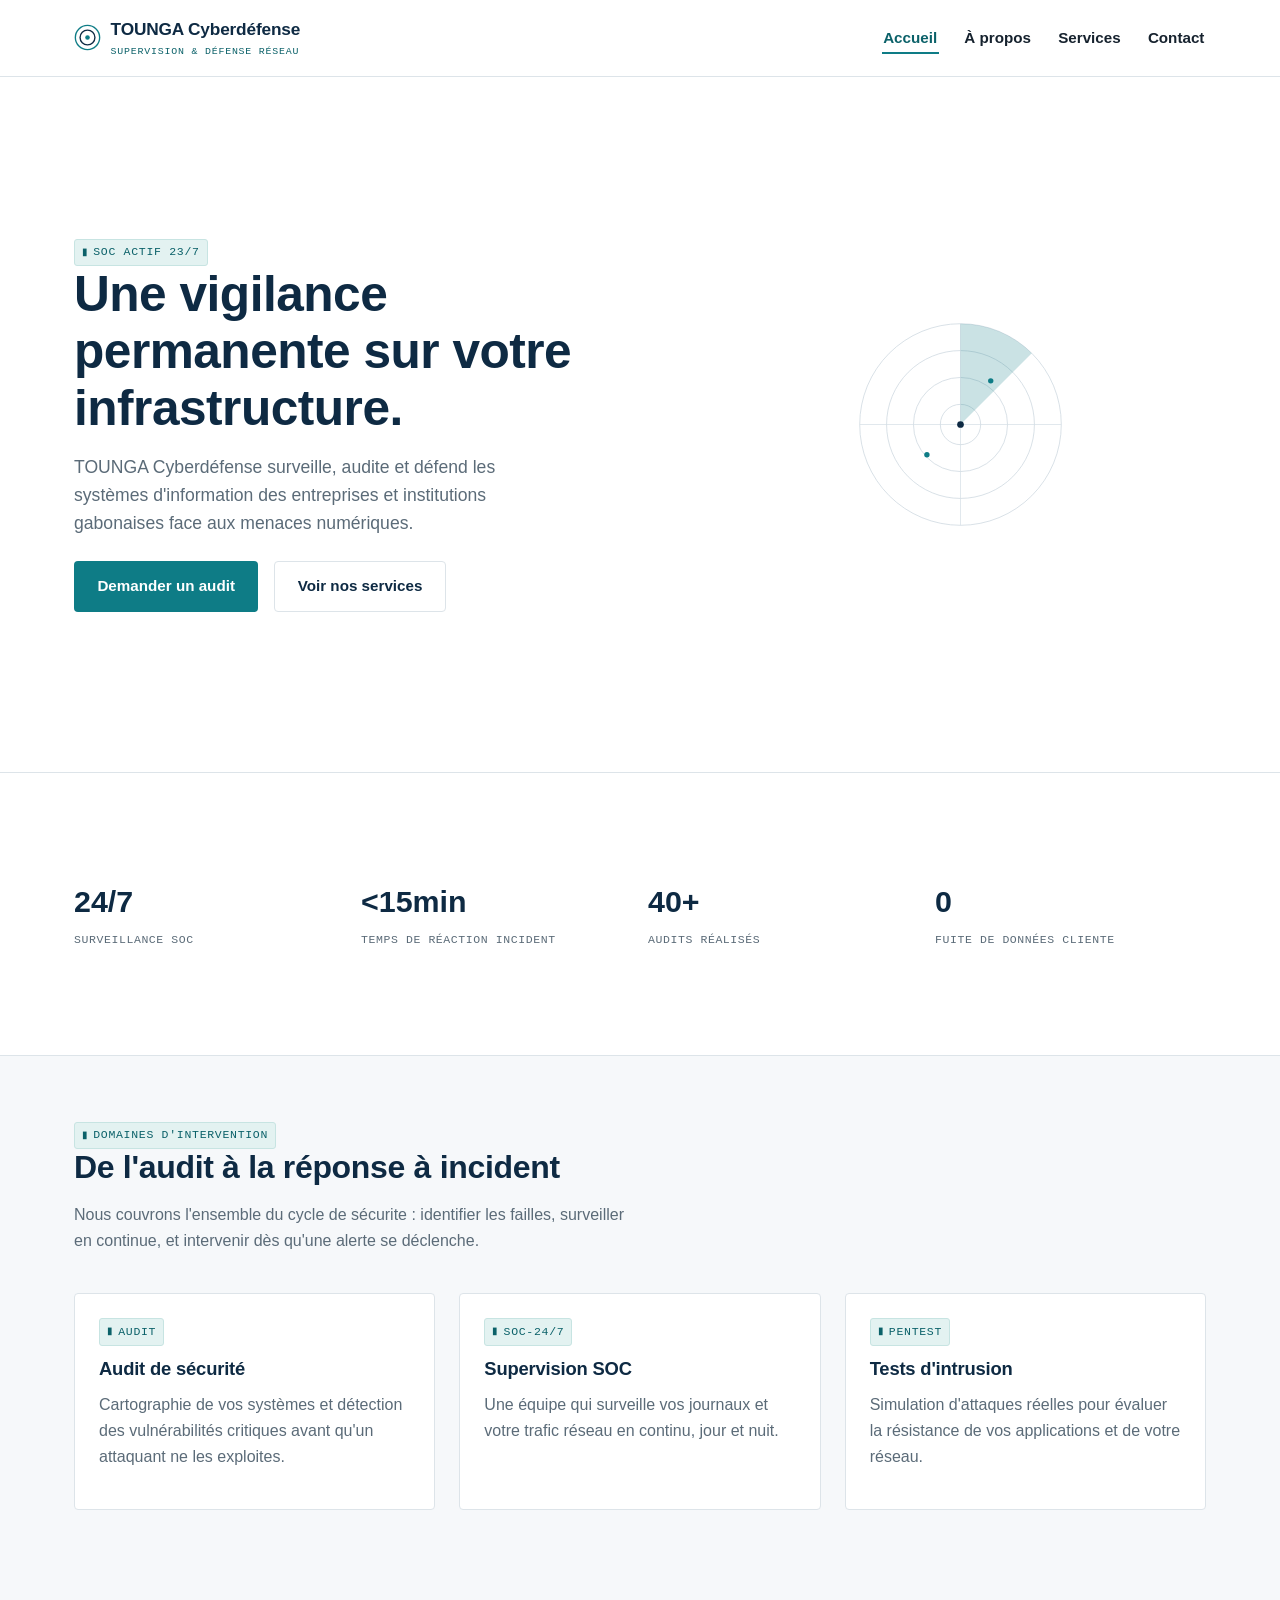
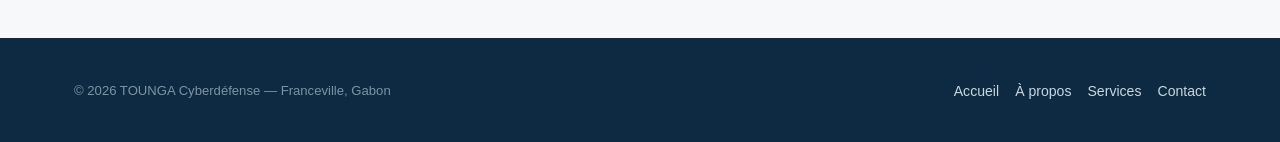
==== index.html @ 888f92ae "Add files via upload" ====
<!DOCTYPE html>
<html lang="fr">
<head>
<meta charset="UTF-8">
<meta name="viewport" content="width=device-width, initial-scale=1.0">
<title>TOUNGA Cyberdéfense — Sécurité informatique &amp; supervision SOC</title>
<meta name="description" content="Argus Cyberdéfense protège les infrastructures numériques des PME et institutions gabonaises : audit, pentest, supervision SOC 24/7.">
<link rel="stylesheet" href="style.css">
</head>
<body>

<header class="site-header">
  <div class="header-inner">
    <a class="brand" href="index.html">
      <svg class="brand-mark" viewBox="0 0 40 40" xmlns="http://www.w3.org/2000/svg" role="img" aria-label="Logo TOUNGA Cyberdéfense">
        <circle cx="20" cy="20" r="18" fill="none" stroke="#0E7C86" stroke-width="2"/>
        <circle cx="20" cy="20" r="11" fill="none" stroke="#0E2A43" stroke-width="2"/>
        <circle cx="20" cy="20" r="3.4" fill="#0E7C86"/>
      </svg>
      <span class="brand-name">TOUNGA Cyberdéfense<small>Supervision &amp; défense réseau</small></span>
    </a>
    <button class="nav-toggle" aria-label="Ouvrir le menu de navigation" aria-expanded="false" aria-controls="primary-navigation">☰</button>
    <nav class="main-nav" id="primary-navigation" aria-label="Navigation principale">
      <ul>
        <li><a href="index.html" aria-current="page">Accueil</a></li>
        <li><a href="about.html">À propos</a></li>
        <li><a href="services.html">Services</a></li>
        <li><a href="contact.html">Contact</a></li>
      </ul>
    </nav>
  </div>
</header>

<main>
  <section class="hero">
    <div class="wrap">
      <div class="hero-copy">
        <span class="tag">SOC actif 23/7</span>
        <h1>Une vigilance permanente sur votre infrastructure.</h1>
        <p class="lead">TOUNGA Cyberdéfense surveille, audite et défend les systèmes d'information des entreprises et institutions gabonaises face aux menaces numériques.</p>
        <div class="cta-row">
          <a class="btn btn-primary" href="contact.html">Demander un audit</a>
          <a class="btn btn-ghost" href="services.html">Voir nos services</a>
        </div>
      </div>
      <div class="radar-wrap">
        <svg class="radar" viewBox="0 0 320 320" xmlns="http://www.w3.org/2000/svg" role="img" aria-label="Radar de supervision réseau">
          <circle cx="160" cy="160" r="150" fill="none" stroke="#C7D3DC" stroke-width="1"/>
          <circle cx="160" cy="160" r="110" fill="none" stroke="#C7D3DC" stroke-width="1"/>
          <circle cx="160" cy="160" r="70" fill="none" stroke="#C7D3DC" stroke-width="1"/>
          <circle cx="160" cy="160" r="30" fill="none" stroke="#C7D3DC" stroke-width="1"/>
          <line x1="10" y1="160" x2="310" y2="160" stroke="#D3DDE4" stroke-width="1"/>
          <line x1="160" y1="10" x2="160" y2="310" stroke="#D3DDE4" stroke-width="1"/>
          <g class="radar-sweep">
            <path d="M160 160 L160 10 A150 150 0 0 1 266 54 Z" fill="#0E7C86" opacity="0.22"/>
          </g>
          <circle cx="205" cy="95" r="4" fill="#0E7C86"/>
          <circle cx="110" cy="205" r="4" fill="#0E7C86"/>
          <circle cx="160" cy="160" r="5" fill="#0E2A43"/>
        </svg>
      </div>
    </div>
  </section>

  <section class="stats-strip">
    <div class="wrap">
      <div class="stat"><b>24/7</b><span>Surveillance SOC</span></div>
      <div class="stat"><b>&lt;15min</b><span>Temps de réaction incident</span></div>
      <div class="stat"><b>40+</b><span>Audits réalisés</span></div>
      <div class="stat"><b>0</b><span>Fuite de données cliente</span></div>
    </div>
  </section>

  <section class="intro-services">
    <div class="wrap">
      <div class="section-head">
        <span class="tag">Domaines d'intervention</span>
        <h2>De l'audit à la réponse à incident</h2>
        <p>Nous couvrons l'ensemble du cycle de sécurite : identifier les failles, surveiller en continue, et intervenir dès qu'une alerte se déclenche.</p>
      </div>
      <div class="card-grid">
        <article class="card">
          <span class="tag">Audit</span>
          <h3>Audit de sécurité</h3>
          <p>Cartographie de vos systèmes et détection des vulnérabilités critiques avant qu'un attaquant ne les exploites.</p>
        </article>
        <article class="card">
          <span class="tag">Soc-24/7</span>
          <h3>Supervision SOC</h3>
          <p>Une équipe qui surveille vos journaux et votre trafic réseau en continu, jour et nuit.</p>
        </article>
        <article class="card">
          <span class="tag">Pentest</span>
          <h3>Tests d'intrusion</h3>
          <p>Simulation d'attaques réelles pour évaluer la résistance de vos applications et de votre réseau.</p>
        </article>
      </div>
    </div>
  </section>
</main>

<footer class="site-footer">
  <div class="footer-inner">
    <p>© 2026 TOUNGA Cyberdéfense — Franceville, Gabon</p>
    <nav aria-label="Navigation de pied de page">
      <ul>
        <li><a href="index.html">Accueil</a></li>
        <li><a href="about.html">À propos</a></li>
        <li><a href="services.html">Services</a></li>
        <li><a href="contact.html">Contact</a></li>
      </ul>
    </nav>
  </div>
</footer>

<script src="script.js"></script>
</body>
</html>
---- style.css ----
/* ============================================================
   TOUNGA CYBERDÉFENSE
   ============================================================ */

:root {
  /* Les Couleurs */
  --bg: #F6F8FA;
  --surface: #FFFFFF;
  --navy: #0E2A43;
  --navy-2: #16405F;
  --accent: #0E7C86;
  --accent-dark: #0B6169;
  --accent-tint: #E3F2F1;
  --text: #16222E;
  --text-muted: #5B6B78;
  --border: #DDE4E9;
  --danger: #B23A3A;
  --ok: #1E7A4C;

  /*La Typographie */
  --font-display: "Segoe UI Semibold", "Segoe UI", "Helvetica Neue", Arial, sans-serif;
  --font-body: "Segoe UI", "Helvetica Neue", Arial, sans-serif;
  --font-mono: "Cascadia Code", "SF Mono", "Consolas", "Roboto Mono", monospace;

  /*L'Échelle */
  --space-1: 0.5rem;
  --space-2: 1rem;
  --space-3: 1.5rem;
  --space-4: 2.5rem;
  --space-5: 4rem;
  --space-6: 6rem;

  --radius: 4px;
  --max-width: 1180px;
}

* { box-sizing: border-box; }

html { scroll-behavior: smooth; }

body {
  margin: 0;
  background: var(--bg);
  color: var(--text);
  font-family: var(--font-body);
  font-size: 16px;
  line-height: 1.6;
  -webkit-font-smoothing: antialiased;
}

img { max-width: 100%; display: block; }

a { color: var(--accent-dark); }
a:focus-visible,
button:focus-visible,
input:focus-visible,
textarea:focus-visible,
select:focus-visible {
  outline: 2px solid var(--accent);
  outline-offset: 2px;
}

.wrap {
  max-width: var(--max-width);
  margin: 0 auto;
  padding: 0 var(--space-3);
}

h1, h2, h3 {
  font-family: var(--font-display);
  color: var(--navy);
  line-height: 1.15;
  margin: 0 0 var(--space-2);
  letter-spacing: -0.01em;
}

h1 { font-size: clamp(2.1rem, 4vw, 3.1rem); }
h2 { font-size: clamp(1.5rem, 2.6vw, 2rem); }
h3 { font-size: 1.15rem; }

p { color: var(--text-muted); margin: 0 0 var(--space-2); }

/* Bon on va travailler le Tag de log  */
.tag {
  display: inline-flex;
  align-items: center;
  gap: 0.4em;
  font-family: var(--font-mono);
  font-size: 0.72rem;
  letter-spacing: 0.06em;
  text-transform: uppercase;
  color: var(--accent-dark);
  background: var(--accent-tint);
  border: 1px solid #C7E4E2;
  border-radius: 3px;
  padding: 0.3em 0.6em;
}
.tag::before { content: "▮"; font-size: 0.6rem; }

/* ------- Maintenant le HEADER / et la NAVIGATION ---------- */
header.site-header {
  background: var(--surface);
  border-bottom: 1px solid var(--border);
  position: sticky;
  top: 0;
  z-index: 20;
}

.header-inner {
  display: flex;
  align-items: center;
  justify-content: space-between;
  padding: var(--space-2) var(--space-3);
  max-width: var(--max-width);
  margin: 0 auto;
}

.brand {
  display: flex;
  align-items: center;
  gap: 0.6rem;
  text-decoration: none;
  color: var(--navy);
}
/* le logo Maintenant*/
.brand-mark { width: 27px; height: 27px; flex-shrink: 0; }
.brand-name {
  font-family: var(--font-display);
  font-weight: 700;
  font-size: 1.08rem;
  letter-spacing: -0.01em;
}
.brand-name small {
  display: block;
  font-family: var(--font-mono);
  font-weight: 400;
  font-size: 0.62rem;
  letter-spacing: 0.08em;
  color: var(--accent-dark);
  text-transform: uppercase;
}

nav.main-nav ul {
  list-style: none;
  display: flex;
  gap: var(--space-3);
  margin: 0;
  padding: 0;
}
nav.main-nav a {
  text-decoration: none;
  color: var(--text);
  font-size: 0.95rem;
  font-weight: 600;
  padding: 0.4rem 0.1rem;
  border-bottom: 2px solid transparent;
}
nav.main-nav a:hover { color: var(--accent-dark); }
nav.main-nav a[aria-current="page"] {
  color: var(--accent-dark);
  border-bottom-color: var(--accent);
}

.nav-toggle {
  display: none;
  background: none;
  border: 1px solid var(--border);
  border-radius: var(--radius);
  padding: 0.4rem 0.6rem;
  font-size: 1rem;
  cursor: pointer;
}

/* ---------- HERO ---------- */
.hero {
  background: var(--surface);
  color: var(--text);
  overflow: hidden;
  position: relative;
  border-bottom: 1px solid var(--border);
}
.hero .wrap {
  display: grid;
  grid-template-columns: 1.1fr 0.9fr;
  align-items: center;
  gap: var(--space-4);
  padding-top: var(--space-6);
  padding-bottom: var(--space-6);
}
.hero p.lead { color: var(--text-muted); font-size: 1.1rem; max-width: 46ch; }

.cta-row { display: flex; gap: var(--space-2); margin-top: var(--space-3); flex-wrap: wrap; }

.btn {
  display: inline-block;
  font-weight: 700;
  font-size: 0.95rem;
  text-decoration: none;
  padding: 0.75rem 1.4rem;
  border-radius: var(--radius);
  border: 1px solid transparent;
  cursor: pointer;
}
.btn-primary { background: var(--accent); color: #FFFFFF; }
.btn-primary:hover { background: var(--accent-dark); }
.btn-ghost { background: transparent; color: var(--navy); border-color: var(--border); }
.btn-ghost:hover { border-color: var(--navy); }

/* Le Radar et  l'élément signature SVG */
.radar-wrap { display: flex; justify-content: center; align-items: center; }
.radar { width: min(215px, 62%); height: auto; }
.radar-sweep { transform-origin: 160px 160px; animation: sweep 4s linear infinite; }
@keyframes sweep { from { transform: rotate(0deg); } to { transform: rotate(360deg); } }
@media (prefers-reduced-motion: reduce) {
  .radar-sweep { animation: none; }
}

/* ----------Là se sont pour les STATS STRIP ---------- */
.stats-strip {
  background: var(--surface);
  border-bottom: 1px solid var(--border);
}
.stats-strip .wrap {
  display: grid;
  grid-template-columns: repeat(4, 1fr);
  gap: var(--space-2);
  padding-top: var(--space-4);
  padding-bottom: var(--space-4);
}
.stat b {
  display: block;
  font-family: var(--font-display);
  font-size: 1.9rem;
  color: var(--navy);
}
.stat span {
  font-family: var(--font-mono);
  font-size: 0.72rem;
  letter-spacing: 0.05em;
  text-transform: uppercase;
  color: var(--text-muted);
}

/* ---------- SECTIONS GÉNÉRIQUES ---------- */
main { display: block; }
section { padding: var(--space-5) 0; }
.section-head { max-width: 62ch; margin-bottom: var(--space-4); }

/* ---------- pour la page des services ---------- */
.card-grid {
  display: grid;
  grid-template-columns: repeat(3, 1fr);
  gap: var(--space-3);
}
.card {
  background: var(--surface);
  border: 1px solid var(--border);
  border-radius: var(--radius);
  padding: var(--space-3);
  display: flex;
  flex-direction: column;
  gap: var(--space-1);
}
.card .tag { align-self: flex-start; margin-bottom: 0.3rem; }
.card h3 { margin-bottom: 0.3rem; }
.card-icon { width: 21px; height: 21px; color: var(--accent-dark); margin-bottom: 0.4rem; }

/* ---------- La page ÉQUIPE ---------- */
.team-list {
  list-style: none;
  margin: 0;
  padding: 0;
  display: grid;
  grid-template-columns: repeat(3, 1fr);
  gap: var(--space-3);
}
.team-card {
  background: var(--surface);
  border: 1px solid var(--border);
  border-radius: var(--radius);
  padding: var(--space-3);
  text-align: left;
}
/* avatars */
.avatar {
  width: 50px;
  height: 50px;
  border-radius: 50%;
  display: flex;
  align-items: center;
  justify-content: center;
  font-family: var(--font-display);
  font-weight: 700;
  color: #fff;
  margin-bottom: var(--space-2);
  font-size: 0.95rem;
}
.team-card h3 { margin-bottom: 0.1rem; }
.role {
  font-family: var(--font-mono);
  font-size: 0.72rem;
  letter-spacing: 0.05em;
  text-transform: uppercase;
  color: var(--accent-dark);
  display: block;
  margin-bottom: var(--space-1);
}

.values-aside {
  background: var(--accent-tint);
  border: 1px solid #C7E4E2;
  border-radius: var(--radius);
  padding: var(--space-3);
  margin-top: var(--space-4);
}
.values-aside ul { margin: 0; padding-left: 1.1rem; color: var(--text); }
.values-aside li { margin-bottom: 0.4rem; }

/* ---------- La page de CONTACT ---------- */
.contact-grid {
  display: grid;
  grid-template-columns: 1fr 1fr;
  gap: var(--space-4);
  align-items: start;
}
form.contact-form {
  background: var(--surface);
  border: 1px solid var(--border);
  border-radius: var(--radius);
  padding: var(--space-3);
  display: grid;
  gap: var(--space-2);
}
.field { display: grid; gap: 0.35rem; }
.field label {
  font-weight: 600;
  font-size: 0.9rem;
  color: var(--navy);
}
.field small { color: var(--text-muted); font-size: 0.8rem; }
input, textarea, select {
  font-family: var(--font-body);
  font-size: 0.95rem;
  padding: 0.65rem 0.75rem;
  border: 1px solid var(--border);
  border-radius: var(--radius);
  background: #FCFDFE;
  color: var(--text);
}
textarea { resize: vertical; min-height: 110px; }
input:invalid:not(:placeholder-shown), textarea:invalid:not(:placeholder-shown) {
  border-color: var(--danger);
}
.checkbox-row {
  display: flex;
  align-items: flex-start;
  gap: 0.6rem;
  font-size: 0.85rem;
  color: var(--text-muted);
}
.checkbox-row input { width: 1.05rem; height: 1.05rem; margin-top: 0.15rem; }

.info-card {
  border: 1px solid var(--border);
  background: var(--surface);
  border-radius: var(--radius);
  padding: var(--space-3);
}
.info-card dl { margin: 0; }
.info-card dt {
  font-family: var(--font-mono);
  font-size: 0.7rem;
  letter-spacing: 0.05em;
  text-transform: uppercase;
  color: var(--accent-dark);
  margin-top: var(--space-2);
}
.info-card dt:first-child { margin-top: 0; }
.info-card dd { margin: 0.15rem 0 0; color: var(--text); }

.form-status {
  font-size: 0.9rem;
  padding: 0.6rem 0.8rem;
  border-radius: var(--radius);
  display: none;
}
.form-status.visible { display: block; }
.form-status.ok { background: #E7F4EC; color: var(--ok); border: 1px solid #BFE3CC; }

/* ---------- On attaque le FOOTER ---------- */
footer.site-footer {
  background: var(--navy);
  color: #9FB1BE;
  margin-top: var(--space-5);
}
.footer-inner {
  max-width: var(--max-width);
  margin: 0 auto;
  padding: var(--space-4) var(--space-3);
  display: flex;
  justify-content: space-between;
  align-items: center;
  flex-wrap: wrap;
  gap: var(--space-2);
}
.footer-inner nav ul {
  list-style: none;
  display: flex;
  gap: var(--space-2);
  margin: 0;
  padding: 0;
}
.footer-inner nav a { color: #C9D6DE; text-decoration: none; font-size: 0.88rem; }
.footer-inner nav a:hover { color: #fff; }
.footer-inner p { margin: 0; font-size: 0.82rem; color: #7E93A2; }

/* ---------- Le RESPONSIVE ---------- */
@media (max-width: 860px) {
  .hero .wrap { grid-template-columns: 1fr; }
  .radar-wrap { order: -1; }
  .stats-strip .wrap { grid-template-columns: repeat(2, 1fr); }
  .card-grid { grid-template-columns: repeat(2, 1fr); }
  .team-list { grid-template-columns: repeat(2, 1fr); }
  .contact-grid { grid-template-columns: 1fr; }
}

@media (max-width: 620px) {
  nav.main-nav {
    position: absolute;
    top: 100%;
    left: 0;
    right: 0;
    background: var(--surface);
    border-bottom: 1px solid var(--border);
    display: none;
  }
  nav.main-nav.open { display: block; }
  nav.main-nav ul { flex-direction: column; gap: 0; padding: var(--space-2) var(--space-3); }
  nav.main-nav a { display: block; padding: 0.7rem 0; }
  .nav-toggle { display: inline-block; }
  .header-inner { position: relative; }
  .card-grid { grid-template-columns: 1fr; }
  .team-list { grid-template-columns: 1fr; }
  .stats-strip .wrap { grid-template-columns: repeat(2, 1fr); }
}
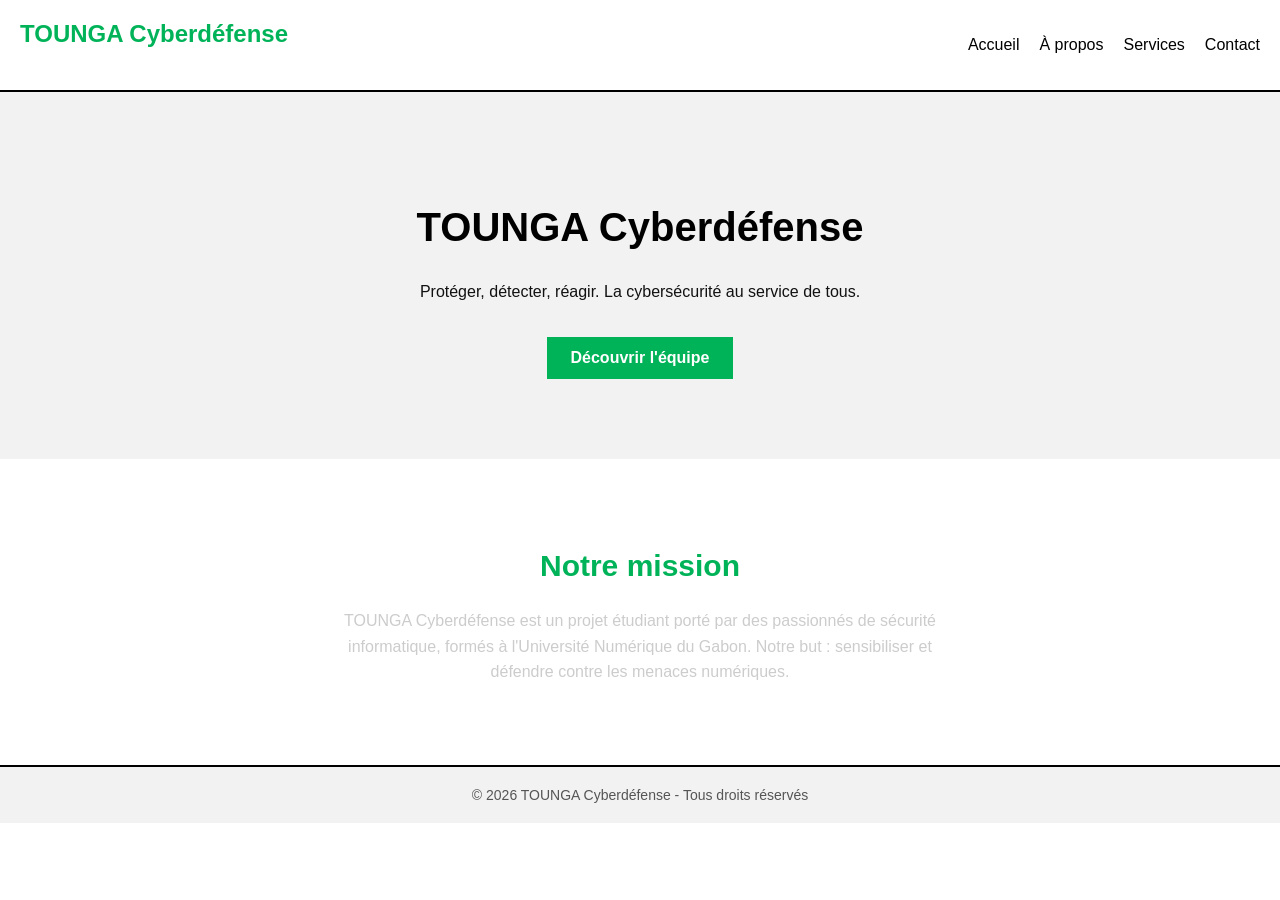
==== commit 5bca2df4: "Add files via upload" ====
--- a/index.html
+++ b/index.html
@@ -3,116 +3,49 @@
 <head>
 <meta charset="UTF-8">
 <meta name="viewport" content="width=device-width, initial-scale=1.0">
-<title>TOUNGA Cyberdéfense — Sécurité informatique &amp; supervision SOC</title>
-<meta name="description" content="Argus Cyberdéfense protège les infrastructures numériques des PME et institutions gabonaises : audit, pentest, supervision SOC 24/7.">
+<title>TOUNGA Cyberdéfense - Accueil</title>
 <link rel="stylesheet" href="style.css">
 </head>
 <body>
 
-<header class="site-header">
-  <div class="header-inner">
-    <a class="brand" href="index.html">
-      <svg class="brand-mark" viewBox="0 0 40 40" xmlns="http://www.w3.org/2000/svg" role="img" aria-label="Logo TOUNGA Cyberdéfense">
-        <circle cx="20" cy="20" r="18" fill="none" stroke="#0E7C86" stroke-width="2"/>
-        <circle cx="20" cy="20" r="11" fill="none" stroke="#0E2A43" stroke-width="2"/>
-        <circle cx="20" cy="20" r="3.4" fill="#0E7C86"/>
-      </svg>
-      <span class="brand-name">TOUNGA Cyberdéfense<small>Supervision &amp; défense réseau</small></span>
-    </a>
-    <button class="nav-toggle" aria-label="Ouvrir le menu de navigation" aria-expanded="false" aria-controls="primary-navigation">☰</button>
-    <nav class="main-nav" id="primary-navigation" aria-label="Navigation principale">
-      <ul>
-        <li><a href="index.html" aria-current="page">Accueil</a></li>
-        <li><a href="about.html">À propos</a></li>
-        <li><a href="services.html">Services</a></li>
-        <li><a href="contact.html">Contact</a></li>
-      </ul>
+<!-- header -->
+<header class="header">
+    <div class="logo">TOUNGA Cyberdéfense</div>
+    <nav>
+        <ul class="nav-menu">
+            <li><a href="index.html">Accueil</a></li>
+            <li><a href="about.html">À propos</a></li>
+            <li><a href="services.html">Services</a></li>
+            <li><a href="contact.html">Contact</a></li>
+        </ul>
     </nav>
-  </div>
 </header>
 
-<main>
-  <section class="hero">
-    <div class="wrap">
-      <div class="hero-copy">
-        <span class="tag">SOC actif 23/7</span>
-        <h1>Une vigilance permanente sur votre infrastructure.</h1>
-        <p class="lead">TOUNGA Cyberdéfense surveille, audite et défend les systèmes d'information des entreprises et institutions gabonaises face aux menaces numériques.</p>
-        <div class="cta-row">
-          <a class="btn btn-primary" href="contact.html">Demander un audit</a>
-          <a class="btn btn-ghost" href="services.html">Voir nos services</a>
-        </div>
-      </div>
-      <div class="radar-wrap">
-        <svg class="radar" viewBox="0 0 320 320" xmlns="http://www.w3.org/2000/svg" role="img" aria-label="Radar de supervision réseau">
-          <circle cx="160" cy="160" r="150" fill="none" stroke="#C7D3DC" stroke-width="1"/>
-          <circle cx="160" cy="160" r="110" fill="none" stroke="#C7D3DC" stroke-width="1"/>
-          <circle cx="160" cy="160" r="70" fill="none" stroke="#C7D3DC" stroke-width="1"/>
-          <circle cx="160" cy="160" r="30" fill="none" stroke="#C7D3DC" stroke-width="1"/>
-          <line x1="10" y1="160" x2="310" y2="160" stroke="#D3DDE4" stroke-width="1"/>
-          <line x1="160" y1="10" x2="160" y2="310" stroke="#D3DDE4" stroke-width="1"/>
-          <g class="radar-sweep">
-            <path d="M160 160 L160 10 A150 150 0 0 1 266 54 Z" fill="#0E7C86" opacity="0.22"/>
-          </g>
-          <circle cx="205" cy="95" r="4" fill="#0E7C86"/>
-          <circle cx="110" cy="205" r="4" fill="#0E7C86"/>
-          <circle cx="160" cy="160" r="5" fill="#0E2A43"/>
-        </svg>
-      </div>
-    </div>
-  </section>
 
-  <section class="stats-strip">
-    <div class="wrap">
-      <div class="stat"><b>24/7</b><span>Surveillance SOC</span></div>
-      <div class="stat"><b>&lt;15min</b><span>Temps de réaction incident</span></div>
-      <div class="stat"><b>40+</b><span>Audits réalisés</span></div>
-      <div class="stat"><b>0</b><span>Fuite de données cliente</span></div>
-    </div>
-  </section>
+<section class="hero">
+    <h1>TOUNGA Cyberdéfense</h1>
+    <p>Protéger, détecter, réagir. La cybersécurité au service de tous.</p>
+    <a href="about.html" class="btn">Découvrir l'équipe</a>
+</section>
 
-  <section class="intro-services">
-    <div class="wrap">
-      <div class="section-head">
-        <span class="tag">Domaines d'intervention</span>
-        <h2>De l'audit à la réponse à incident</h2>
-        <p>Nous couvrons l'ensemble du cycle de sécurite : identifier les failles, surveiller en continue, et intervenir dès qu'une alerte se déclenche.</p>
-      </div>
-      <div class="card-grid">
-        <article class="card">
-          <span class="tag">Audit</span>
-          <h3>Audit de sécurité</h3>
-          <p>Cartographie de vos systèmes et détection des vulnérabilités critiques avant qu'un attaquant ne les exploites.</p>
-        </article>
-        <article class="card">
-          <span class="tag">Soc-24/7</span>
-          <h3>Supervision SOC</h3>
-          <p>Une équipe qui surveille vos journaux et votre trafic réseau en continu, jour et nuit.</p>
-        </article>
-        <article class="card">
-          <span class="tag">Pentest</span>
-          <h3>Tests d'intrusion</h3>
-          <p>Simulation d'attaques réelles pour évaluer la résistance de vos applications et de votre réseau.</p>
-        </article>
-      </div>
-    </div>
-  </section>
-</main>
+<section style="padding:40px 20px; text-align:center;">
+    <h2 class="section-title">Notre mission</h2>
+    <p style="max-width:600px; margin:0 auto; color:#cccccc; line-height:1.6;">
+        TOUNGA Cyberdéfense est un projet étudiant porté par des passionnés de sécurité informatique,
+        formés à l'Université Numérique du Gabon. Notre but : sensibiliser et défendre
+        contre les menaces numériques.
+    </p>
+</section>
 
-<footer class="site-footer">
-  <div class="footer-inner">
-    <p>© 2026 TOUNGA Cyberdéfense — Franceville, Gabon</p>
-    <nav aria-label="Navigation de pied de page">
-      <ul>
-        <li><a href="index.html">Accueil</a></li>
-        <li><a href="about.html">À propos</a></li>
-        <li><a href="services.html">Services</a></li>
-        <li><a href="contact.html">Contact</a></li>
-      </ul>
-    </nav>
-  </div>
+<footer>
+    &copy; 2026 TOUNGA Cyberdéfense - Tous droits réservés
 </footer>
 
-<script src="script.js"></script>
+<script>
+    // test affichage console, a enlever plus tard
+    var test = "ok";
+    console.log("page chargee");
+</script>
+
 </body>
 </html>
--- a/style.css
+++ b/style.css
@@ -1,445 +1,221 @@
-/* ============================================================
-   TOUNGA CYBERDÉFENSE
-   ============================================================ */
-
-:root {
-  /* Les Couleurs */
-  --bg: #F6F8FA;
-  --surface: #FFFFFF;
-  --navy: #0E2A43;
-  --navy-2: #16405F;
-  --accent: #0E7C86;
-  --accent-dark: #0B6169;
-  --accent-tint: #E3F2F1;
-  --text: #16222E;
-  --text-muted: #5B6B78;
-  --border: #DDE4E9;
-  --danger: #B23A3A;
-  --ok: #1E7A4C;
-
-  /*La Typographie */
-  --font-display: "Segoe UI Semibold", "Segoe UI", "Helvetica Neue", Arial, sans-serif;
-  --font-body: "Segoe UI", "Helvetica Neue", Arial, sans-serif;
-  --font-mono: "Cascadia Code", "SF Mono", "Consolas", "Roboto Mono", monospace;
-
-  /*L'Échelle */
-  --space-1: 0.5rem;
-  --space-2: 1rem;
-  --space-3: 1.5rem;
-  --space-4: 2.5rem;
-  --space-5: 4rem;
-  --space-6: 6rem;
-
-  --radius: 4px;
-  --max-width: 1180px;
-}
-
-* { box-sizing: border-box; }
-
-html { scroll-behavior: smooth; }
-
 body {
-  margin: 0;
-  background: var(--bg);
-  color: var(--text);
-  font-family: var(--font-body);
-  font-size: 16px;
-  line-height: 1.6;
-  -webkit-font-smoothing: antialiased;
-}
-
-img { max-width: 100%; display: block; }
-
-a { color: var(--accent-dark); }
-a:focus-visible,
-button:focus-visible,
-input:focus-visible,
-textarea:focus-visible,
-select:focus-visible {
-  outline: 2px solid var(--accent);
-  outline-offset: 2px;
-}
-
-.wrap {
-  max-width: var(--max-width);
-  margin: 0 auto;
-  padding: 0 var(--space-3);
-}
-
-h1, h2, h3 {
-  font-family: var(--font-display);
-  color: var(--navy);
-  line-height: 1.15;
-  margin: 0 0 var(--space-2);
-  letter-spacing: -0.01em;
-}
-
-h1 { font-size: clamp(2.1rem, 4vw, 3.1rem); }
-h2 { font-size: clamp(1.5rem, 2.6vw, 2rem); }
-h3 { font-size: 1.15rem; }
-
-p { color: var(--text-muted); margin: 0 0 var(--space-2); }
-
-/* Bon on va travailler le Tag de log  */
-.tag {
-  display: inline-flex;
-  align-items: center;
-  gap: 0.4em;
-  font-family: var(--font-mono);
-  font-size: 0.72rem;
-  letter-spacing: 0.06em;
-  text-transform: uppercase;
-  color: var(--accent-dark);
-  background: var(--accent-tint);
-  border: 1px solid #C7E4E2;
-  border-radius: 3px;
-  padding: 0.3em 0.6em;
-}
-.tag::before { content: "▮"; font-size: 0.6rem; }
-
-/* ------- Maintenant le HEADER / et la NAVIGATION ---------- */
-header.site-header {
-  background: var(--surface);
-  border-bottom: 1px solid var(--border);
-  position: sticky;
-  top: 0;
-  z-index: 20;
-}
-
-.header-inner {
-  display: flex;
-  align-items: center;
-  justify-content: space-between;
-  padding: var(--space-2) var(--space-3);
-  max-width: var(--max-width);
-  margin: 0 auto;
-}
-
-.brand {
-  display: flex;
-  align-items: center;
-  gap: 0.6rem;
-  text-decoration: none;
-  color: var(--navy);
-}
-/* le logo Maintenant*/
-.brand-mark { width: 27px; height: 27px; flex-shrink: 0; }
-.brand-name {
-  font-family: var(--font-display);
-  font-weight: 700;
-  font-size: 1.08rem;
-  letter-spacing: -0.01em;
-}
-.brand-name small {
-  display: block;
-  font-family: var(--font-mono);
-  font-weight: 400;
-  font-size: 0.62rem;
-  letter-spacing: 0.08em;
-  color: var(--accent-dark);
-  text-transform: uppercase;
-}
-
-nav.main-nav ul {
-  list-style: none;
-  display: flex;
-  gap: var(--space-3);
-  margin: 0;
-  padding: 0;
-}
-nav.main-nav a {
-  text-decoration: none;
-  color: var(--text);
-  font-size: 0.95rem;
-  font-weight: 600;
-  padding: 0.4rem 0.1rem;
-  border-bottom: 2px solid transparent;
-}
-nav.main-nav a:hover { color: var(--accent-dark); }
-nav.main-nav a[aria-current="page"] {
-  color: var(--accent-dark);
-  border-bottom-color: var(--accent);
-}
-
-.nav-toggle {
-  display: none;
-  background: none;
-  border: 1px solid var(--border);
-  border-radius: var(--radius);
-  padding: 0.4rem 0.6rem;
-  font-size: 1rem;
-  cursor: pointer;
-}
-
-/* ---------- HERO ---------- */
+    background-color: #ffffff;
+    color: #111111;
+    font-family: Arial;
+    margin: 0;
+}
+
+.header {
+    background-color: #ffffff;
+    padding: 20px;
+    display: flex;
+    justify-content: space-between;
+    border-bottom: 2px solid black;
+}
+
+.logo {
+    color: #00b359;
+    font-size: 24px;
+    font-weight: bold;
+}
+
+.nav-menu {
+    list-style: none;
+    display: flex;
+    gap: 20px;
+}
+
+.nav-menu a {
+    color: black;
+    text-decoration: none;
+}
+
+.nav-menu a:hover {
+    color: #00b359;
+}
+
 .hero {
-  background: var(--surface);
-  color: var(--text);
-  overflow: hidden;
-  position: relative;
-  border-bottom: 1px solid var(--border);
-}
-.hero .wrap {
-  display: grid;
-  grid-template-columns: 1.1fr 0.9fr;
-  align-items: center;
-  gap: var(--space-4);
-  padding-top: var(--space-6);
-  padding-bottom: var(--space-6);
-}
-.hero p.lead { color: var(--text-muted); font-size: 1.1rem; max-width: 46ch; }
-
-.cta-row { display: flex; gap: var(--space-2); margin-top: var(--space-3); flex-wrap: wrap; }
+    text-align: center;
+    padding: 80px 20px;
+    background: #f2f2f2;
+}
+
+.hero h1 {
+    font-size: 40px;
+    color: black;
+}
 
 .btn {
-  display: inline-block;
-  font-weight: 700;
-  font-size: 0.95rem;
-  text-decoration: none;
-  padding: 0.75rem 1.4rem;
-  border-radius: var(--radius);
-  border: 1px solid transparent;
-  cursor: pointer;
-}
-.btn-primary { background: var(--accent); color: #FFFFFF; }
-.btn-primary:hover { background: var(--accent-dark); }
-.btn-ghost { background: transparent; color: var(--navy); border-color: var(--border); }
-.btn-ghost:hover { border-color: var(--navy); }
-
-/* Le Radar et  l'élément signature SVG */
-.radar-wrap { display: flex; justify-content: center; align-items: center; }
-.radar { width: min(215px, 62%); height: auto; }
-.radar-sweep { transform-origin: 160px 160px; animation: sweep 4s linear infinite; }
-@keyframes sweep { from { transform: rotate(0deg); } to { transform: rotate(360deg); } }
-@media (prefers-reduced-motion: reduce) {
-  .radar-sweep { animation: none; }
-}
-
-/* ----------Là se sont pour les STATS STRIP ---------- */
-.stats-strip {
-  background: var(--surface);
-  border-bottom: 1px solid var(--border);
-}
-.stats-strip .wrap {
-  display: grid;
-  grid-template-columns: repeat(4, 1fr);
-  gap: var(--space-2);
-  padding-top: var(--space-4);
-  padding-bottom: var(--space-4);
-}
-.stat b {
-  display: block;
-  font-family: var(--font-display);
-  font-size: 1.9rem;
-  color: var(--navy);
-}
-.stat span {
-  font-family: var(--font-mono);
-  font-size: 0.72rem;
-  letter-spacing: 0.05em;
-  text-transform: uppercase;
-  color: var(--text-muted);
-}
-
-/* ---------- SECTIONS GÉNÉRIQUES ---------- */
-main { display: block; }
-section { padding: var(--space-5) 0; }
-.section-head { max-width: 62ch; margin-bottom: var(--space-4); }
-
-/* ---------- pour la page des services ---------- */
-.card-grid {
-  display: grid;
-  grid-template-columns: repeat(3, 1fr);
-  gap: var(--space-3);
-}
-.card {
-  background: var(--surface);
-  border: 1px solid var(--border);
-  border-radius: var(--radius);
-  padding: var(--space-3);
-  display: flex;
-  flex-direction: column;
-  gap: var(--space-1);
-}
-.card .tag { align-self: flex-start; margin-bottom: 0.3rem; }
-.card h3 { margin-bottom: 0.3rem; }
-.card-icon { width: 21px; height: 21px; color: var(--accent-dark); margin-bottom: 0.4rem; }
-
-/* ---------- La page ÉQUIPE ---------- */
-.team-list {
-  list-style: none;
-  margin: 0;
-  padding: 0;
-  display: grid;
-  grid-template-columns: repeat(3, 1fr);
-  gap: var(--space-3);
-}
+    background-color: #00b359;
+    color: white;
+    padding: 12px 24px;
+    border: none;
+    text-decoration: none;
+    margin-top: 20px;
+    display: inline-block;
+    font-weight: bold;
+}
+
+.btn:hover {
+    background-color: green;
+}
+
+/* je garde ça au cas ou je remets l'ancien bouton */
+.old-btn {
+    background: red;
+    color: white;
+    padding: 10px;
+}
+
+.section-title {
+    text-align: center;
+    font-size: 30px;
+    color: #00b359;
+    margin-top: 50px;
+}
+
+.team-container {
+    display: flex;
+    justify-content: center;
+    gap: 30px;
+    flex-wrap: wrap;
+    padding: 40px;
+}
+
 .team-card {
-  background: var(--surface);
-  border: 1px solid var(--border);
-  border-radius: var(--radius);
-  padding: var(--space-3);
-  text-align: left;
-}
-/* avatars */
-.avatar {
-  width: 50px;
-  height: 50px;
-  border-radius: 50%;
-  display: flex;
-  align-items: center;
-  justify-content: center;
-  font-family: var(--font-display);
-  font-weight: 700;
-  color: #fff;
-  margin-bottom: var(--space-2);
-  font-size: 0.95rem;
-}
-.team-card h3 { margin-bottom: 0.1rem; }
-.role {
-  font-family: var(--font-mono);
-  font-size: 0.72rem;
-  letter-spacing: 0.05em;
-  text-transform: uppercase;
-  color: var(--accent-dark);
-  display: block;
-  margin-bottom: var(--space-1);
-}
-
-.values-aside {
-  background: var(--accent-tint);
-  border: 1px solid #C7E4E2;
-  border-radius: var(--radius);
-  padding: var(--space-3);
-  margin-top: var(--space-4);
-}
-.values-aside ul { margin: 0; padding-left: 1.1rem; color: var(--text); }
-.values-aside li { margin-bottom: 0.4rem; }
-
-/* ---------- La page de CONTACT ---------- */
-.contact-grid {
-  display: grid;
-  grid-template-columns: 1fr 1fr;
-  gap: var(--space-4);
-  align-items: start;
-}
-form.contact-form {
-  background: var(--surface);
-  border: 1px solid var(--border);
-  border-radius: var(--radius);
-  padding: var(--space-3);
-  display: grid;
-  gap: var(--space-2);
-}
-.field { display: grid; gap: 0.35rem; }
-.field label {
-  font-weight: 600;
-  font-size: 0.9rem;
-  color: var(--navy);
-}
-.field small { color: var(--text-muted); font-size: 0.8rem; }
-input, textarea, select {
-  font-family: var(--font-body);
-  font-size: 0.95rem;
-  padding: 0.65rem 0.75rem;
-  border: 1px solid var(--border);
-  border-radius: var(--radius);
-  background: #FCFDFE;
-  color: var(--text);
-}
-textarea { resize: vertical; min-height: 110px; }
-input:invalid:not(:placeholder-shown), textarea:invalid:not(:placeholder-shown) {
-  border-color: var(--danger);
-}
-.checkbox-row {
-  display: flex;
-  align-items: flex-start;
-  gap: 0.6rem;
-  font-size: 0.85rem;
-  color: var(--text-muted);
-}
-.checkbox-row input { width: 1.05rem; height: 1.05rem; margin-top: 0.15rem; }
-
-.info-card {
-  border: 1px solid var(--border);
-  background: var(--surface);
-  border-radius: var(--radius);
-  padding: var(--space-3);
-}
-.info-card dl { margin: 0; }
-.info-card dt {
-  font-family: var(--font-mono);
-  font-size: 0.7rem;
-  letter-spacing: 0.05em;
-  text-transform: uppercase;
-  color: var(--accent-dark);
-  margin-top: var(--space-2);
-}
-.info-card dt:first-child { margin-top: 0; }
-.info-card dd { margin: 0.15rem 0 0; color: var(--text); }
-
-.form-status {
-  font-size: 0.9rem;
-  padding: 0.6rem 0.8rem;
-  border-radius: var(--radius);
-  display: none;
-}
-.form-status.visible { display: block; }
-.form-status.ok { background: #E7F4EC; color: var(--ok); border: 1px solid #BFE3CC; }
-
-/* ---------- On attaque le FOOTER ---------- */
-footer.site-footer {
-  background: var(--navy);
-  color: #9FB1BE;
-  margin-top: var(--space-5);
-}
-.footer-inner {
-  max-width: var(--max-width);
-  margin: 0 auto;
-  padding: var(--space-4) var(--space-3);
-  display: flex;
-  justify-content: space-between;
-  align-items: center;
-  flex-wrap: wrap;
-  gap: var(--space-2);
-}
-.footer-inner nav ul {
-  list-style: none;
-  display: flex;
-  gap: var(--space-2);
-  margin: 0;
-  padding: 0;
-}
-.footer-inner nav a { color: #C9D6DE; text-decoration: none; font-size: 0.88rem; }
-.footer-inner nav a:hover { color: #fff; }
-.footer-inner p { margin: 0; font-size: 0.82rem; color: #7E93A2; }
-
-/* ---------- Le RESPONSIVE ---------- */
-@media (max-width: 860px) {
-  .hero .wrap { grid-template-columns: 1fr; }
-  .radar-wrap { order: -1; }
-  .stats-strip .wrap { grid-template-columns: repeat(2, 1fr); }
-  .card-grid { grid-template-columns: repeat(2, 1fr); }
-  .team-list { grid-template-columns: repeat(2, 1fr); }
-  .contact-grid { grid-template-columns: 1fr; }
-}
-
-@media (max-width: 620px) {
-  nav.main-nav {
-    position: absolute;
-    top: 100%;
-    left: 0;
-    right: 0;
-    background: var(--surface);
-    border-bottom: 1px solid var(--border);
-    display: none;
-  }
-  nav.main-nav.open { display: block; }
-  nav.main-nav ul { flex-direction: column; gap: 0; padding: var(--space-2) var(--space-3); }
-  nav.main-nav a { display: block; padding: 0.7rem 0; }
-  .nav-toggle { display: inline-block; }
-  .header-inner { position: relative; }
-  .card-grid { grid-template-columns: 1fr; }
-  .team-list { grid-template-columns: 1fr; }
-  .stats-strip .wrap { grid-template-columns: repeat(2, 1fr); }
-}
+    background: #f2f2f2;
+    padding: 20px;
+    width: 200px;
+    text-align: center;
+    border: 1px solid #ddd;
+}
+
+.team-card img {
+    width: 120px;
+    border-radius: 50%;
+    margin-bottom: 10px;
+}
+
+.chef {
+    border: 2px solid gold;
+}
+
+.service-list {
+    display: flex;
+    flex-wrap: wrap;
+    gap: 25px;
+    justify-content: center;
+    padding: 30px;
+}
+
+.service-box {
+    background: #f2f2f2;
+    width: 220px;
+    padding: 20px;
+    text-align: center;
+    border: 1px solid #ddd;
+}
+
+.about-text {
+    max-width: 700px;
+    margin: 30px auto;
+    text-align: center;
+}
+
+.contact-form {
+    max-width: 500px;
+    margin: 40px auto;
+    background: #f2f2f2;
+    padding: 30px;
+    border: 1px solid #ddd;
+}
+
+.contact-form label {
+    display: block;
+    margin-top: 15px;
+}
+
+.contact-form input, .contact-form textarea, .contact-form select {
+    width: 100%;
+    padding: 10px;
+    margin-top: 5px;
+    box-sizing: border-box;
+}
+
+/* sans ça le formulaire bug sur mon pc */
+.contact-form input:focus {
+    outline: 2px solid #00b359;
+}
+
+footer {
+    text-align: center;
+    padding: 20px;
+    background: #f2f2f2;
+    margin-top: 40px;
+    color: #555;
+    font-size: 14px;
+    border-top: 2px solid black;
+}
+
+.news-layout {
+    display: flex;
+    gap: 30px;
+    padding: 20px 40px;
+    align-items: flex-start;
+}
+
+.articles-list {
+    flex: 3;
+    display: flex;
+    flex-direction: column;
+    gap: 30px;
+}
+
+.news-article {
+    background: #f2f2f2;
+    padding: 20px;
+    border: 1px solid #ddd;
+}
+
+.news-article img {
+    width: 100%;
+    margin: 10px 0;
+}
+
+.news-date {
+    color: #555;
+    font-size: 13px;
+}
+
+.sidebar {
+    flex: 1;
+    background: #f2f2f2;
+    padding: 20px;
+    border: 1px solid #ddd;
+}
+
+.subscribe-form label {
+    display: block;
+    margin-top: 12px;
+}
+
+.subscribe-form input[type="email"] {
+    width: 100%;
+    padding: 8px;
+    margin-top: 5px;
+    box-sizing: border-box;
+}
+
+.checkbox-label {
+    font-size: 13px;
+    margin-top: 10px;
+}
+
+.subscribe-form button {
+    margin-top: 15px;
+    background-color: #00b359;
+    color: white;
+    padding: 10px 20px;
+    border: none;
+    font-weight: bold;
+}
